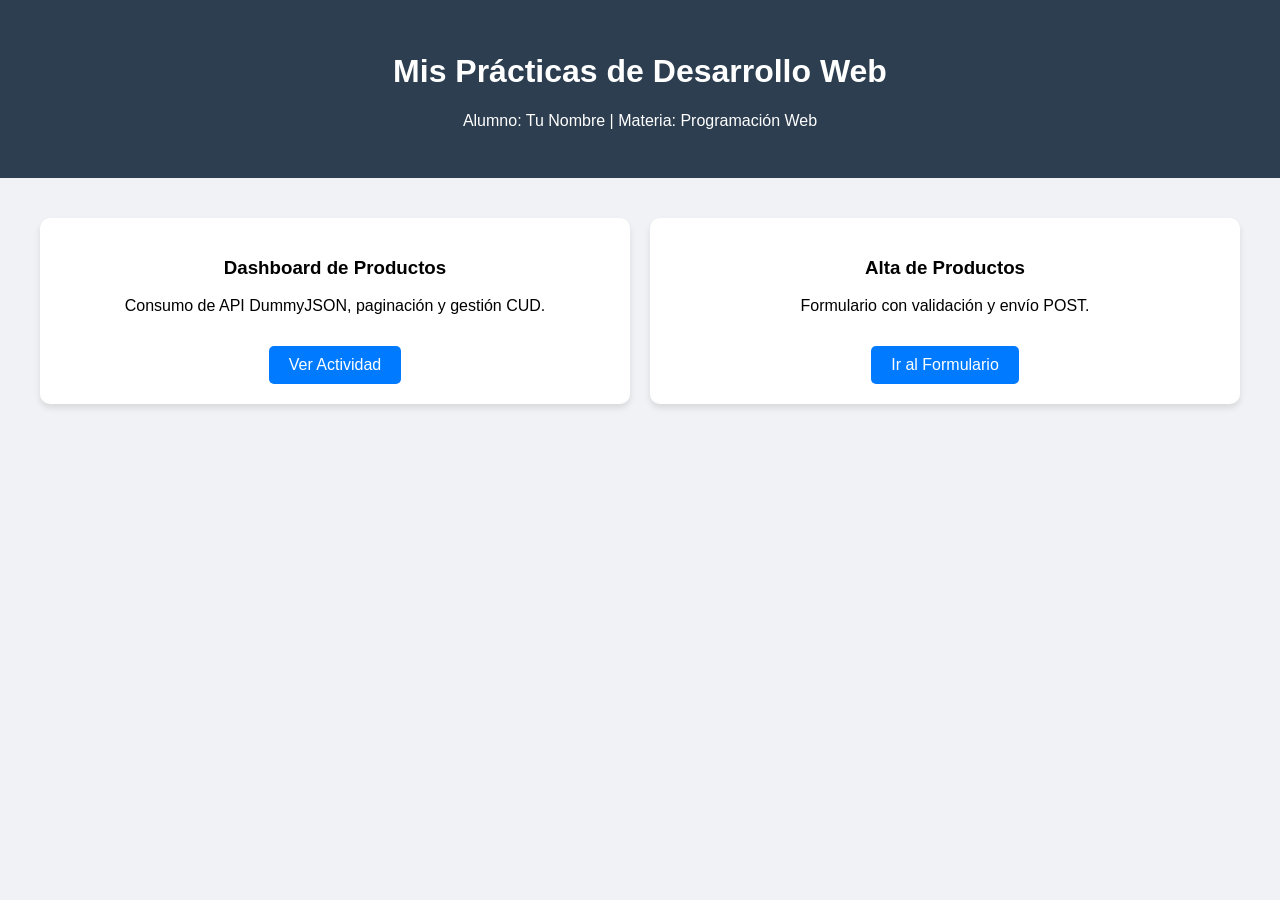
==== index.html @ 45b54716 "index maestro" ====
<!DOCTYPE html>
<html lang="es">
<head>
    <meta charset="UTF-8">
    <meta name="viewport" content="width=device-width, initial-scale=1.0">
    <title>Mi Portafolio de Prácticas</title>
    <link rel="stylesheet" href="styles.css">
</head>
<body>
    <header>
        <h1>Mis Prácticas de Desarrollo Web</h1>
        <p>Alumno: Tu Nombre | Materia: Programación Web</p>
    </header>

    <main class="grid-practicas">
        <div class="card">
            <h3>Dashboard de Productos</h3>
            <p>Consumo de API DummyJSON, paginación y gestión CUD.</p>
            <a href="Practica_1_Dashboard/index.html" class="btn">Ver Actividad</a>
        </div>

        <div class="card">
            <h3>Alta de Productos</h3>
            <p>Formulario con validación y envío POST.</p>
            <a href="Practica_1_Dashboard/add.html" class="btn">Ir al Formulario</a>
        </div>
        
        </main>
</body>
</html>
---- styles.css ----
body {
    font-family: Arial, sans-serif;
    background-color: #f0f2f5;
    text-align: center;
    margin: 0;
}

header {
    background-color: #2c3e50;
    color: white;
    padding: 2rem;
}

.grid-practicas {
    display: grid;
    grid-template-columns: repeat(auto-fit, minmax(250px, 1fr));
    gap: 20px;
    padding: 40px;
    max-width: 1200px;
    margin: 0 auto;
}

.card {
    background: white;
    padding: 20px;
    border-radius: 10px;
    box-shadow: 0 4px 6px rgba(0,0,0,0.1);
    transition: 0.3s;
}

.card:hover { transform: translateY(-5px); }

.btn {
    display: inline-block;
    margin-top: 15px;
    padding: 10px 20px;
    background-color: #007bff;
    color: white;
    text-decoration: none;
    border-radius: 5px;
}
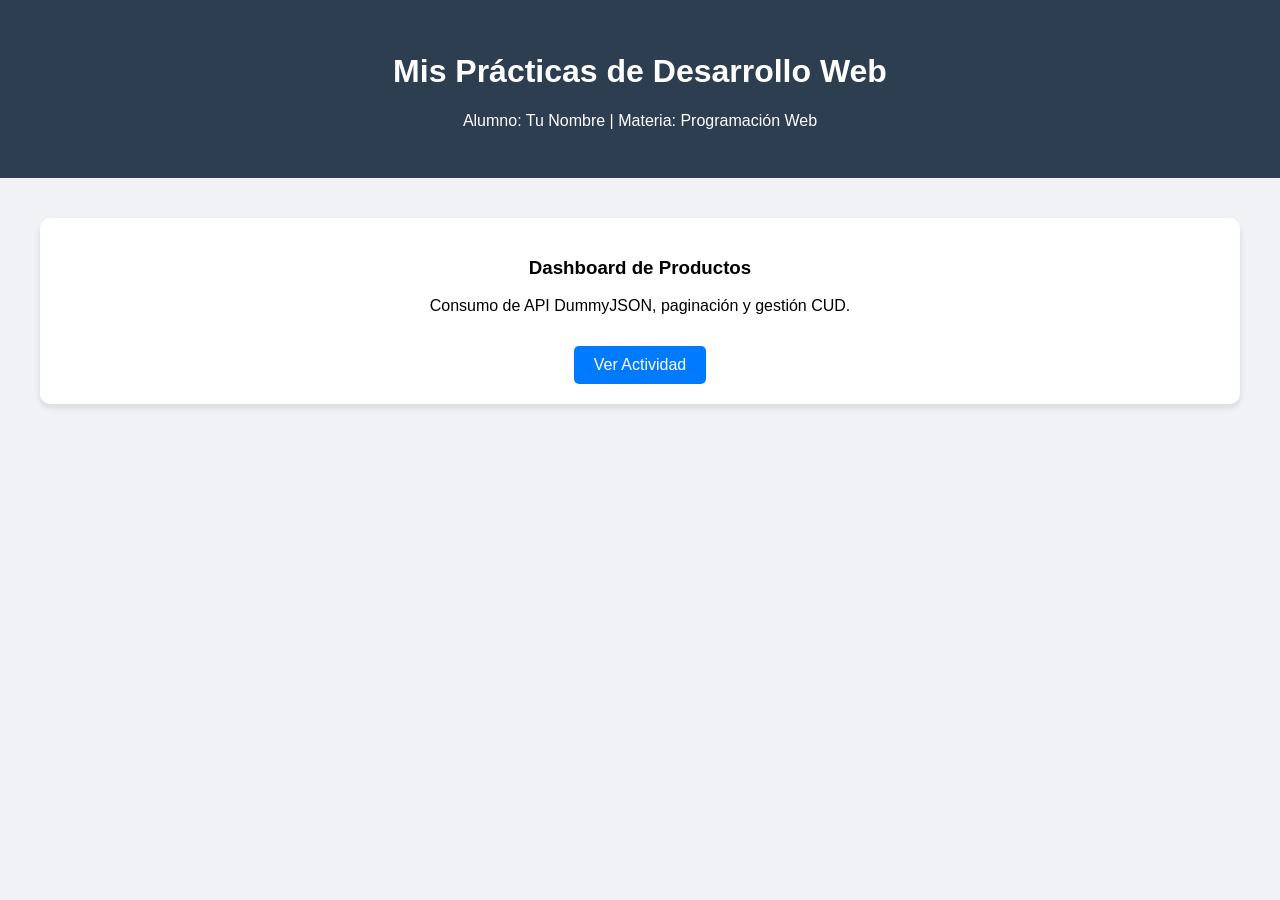
==== commit 749f36ee: "implementacion de las practicas existentes para su visualizacion" ====
--- a/index.html
+++ b/index.html
@@ -16,15 +16,13 @@
         <div class="card">
             <h3>Dashboard de Productos</h3>
             <p>Consumo de API DummyJSON, paginación y gestión CUD.</p>
-            <a href="Practica_1_Dashboard/index.html" class="btn">Ver Actividad</a>
+            <a href="https://Desarrolllo-web-orientado-a-servicios.github.io/Practica%20con%20DummyJson/index.html" class="btn">Ver Actividad</a>
         </div>
 
-        <div class="card">
-            <h3>Alta de Productos</h3>
-            <p>Formulario con validación y envío POST.</p>
-            <a href="Practica_1_Dashboard/add.html" class="btn">Ir al Formulario</a>
-        </div>
         
         </main>
 </body>
+<footer>
+
+</footer>
 </html>
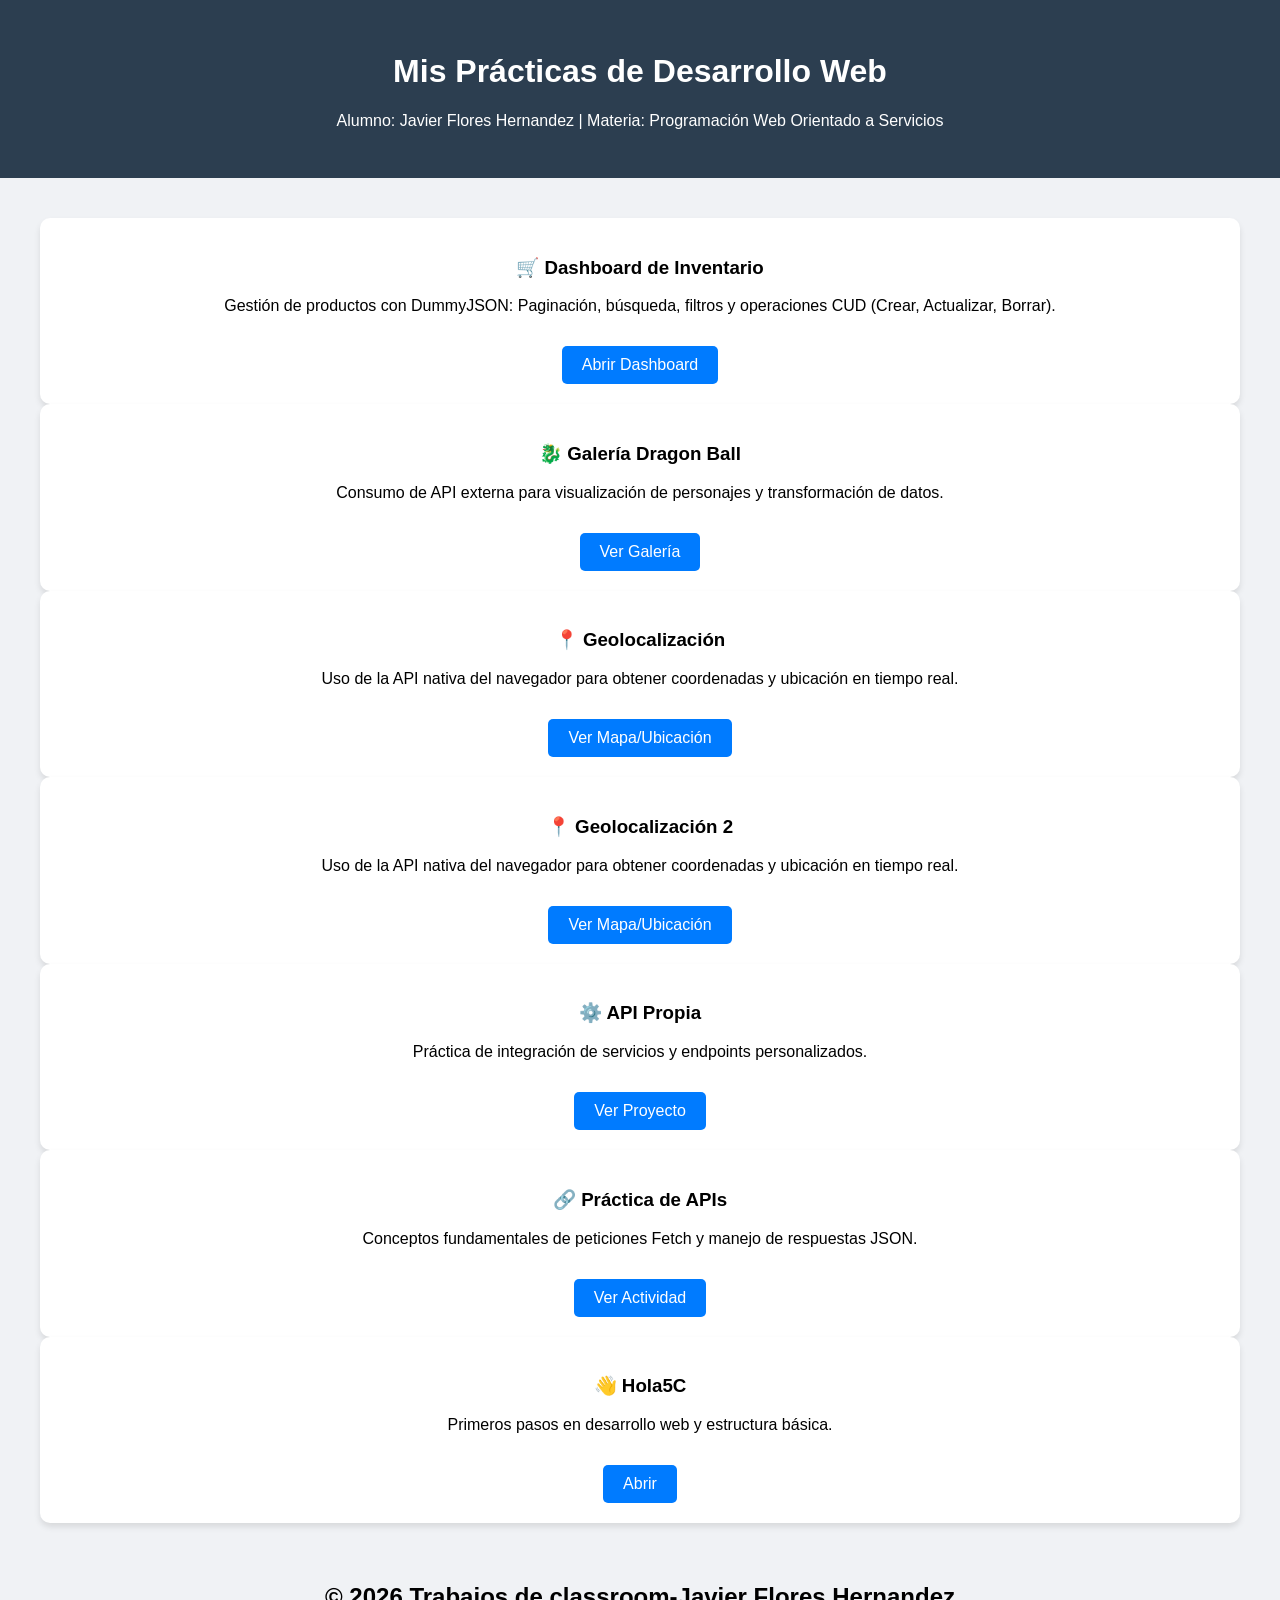
==== commit 412783a4: "Footer" ====
--- a/index.html
+++ b/index.html
@@ -9,20 +9,56 @@
 <body>
     <header>
         <h1>Mis Prácticas de Desarrollo Web</h1>
-        <p>Alumno: Tu Nombre | Materia: Programación Web</p>
+        <p>Alumno: Javier Flores Hernandez | Materia: Programación Web Orientado a Servicios</p>
     </header>
 
     <main class="grid-practicas">
-        <div class="card">
-            <h3>Dashboard de Productos</h3>
-            <p>Consumo de API DummyJSON, paginación y gestión CUD.</p>
-            <a href="https://Desarrolllo-web-orientado-a-servicios.github.io/Practica%20con%20DummyJson/index.html" class="btn">Ver Actividad</a>
-        </div>
+            <div class="container">
 
-        
+            <div class="card">
+                <h3>🛒 Dashboard de Inventario</h3>
+                <p>Gestión de productos con DummyJSON: Paginación, búsqueda, filtros y operaciones CUD (Crear, Actualizar, Borrar).</p>
+                <a href="Practica%20con%20DummyJson/index.html" class="btn">Abrir Dashboard</a>
+            </div>
+
+            <div class="card">
+                <h3>🐉 Galería Dragon Ball</h3>
+                <p>Consumo de API externa para visualización de personajes y transformación de datos.</p>
+                <a href="Galería%20de%20Personajes%20con%20Dragon%20Ball%20API/index.html" class="btn">Ver Galería</a>
+            </div>
+
+            <div class="card">
+                <h3>📍 Geolocalización</h3>
+                <p>Uso de la API nativa del navegador para obtener coordenadas y ubicación en tiempo real.</p>
+                <a href="Geolocalizacion/index.html" class="btn">Ver Mapa/Ubicación</a>
+            </div>
+
+            <div class="card">
+                <h3>📍 Geolocalización 2</h3>
+                <p>Uso de la API nativa del navegador para obtener coordenadas y ubicación en tiempo real.</p>
+                <a href="Geolocalizacion/index.html" class="btn">Ver Mapa/Ubicación</a>
+            </div>
+
+            <div class="card">
+                <h3>⚙️ API Propia</h3>
+                <p>Práctica de integración de servicios y endpoints personalizados.</p>
+                <a href="Integracion%20de%20API%20propia/index.html" class="btn">Ver Proyecto</a>
+            </div>
+
+            <div class="card">
+                <h3>🔗 Práctica de APIs</h3>
+                <p>Conceptos fundamentales de peticiones Fetch y manejo de respuestas JSON.</p>
+                <a href="Practica%20de%20APIs/index.html" class="btn">Ver Actividad</a>
+            </div>
+
+            <div class="card">
+                <h3>👋 Hola5C</h3>
+                <p>Primeros pasos en desarrollo web y estructura básica.</p>
+                <a href="Hola5C/index.html" class="btn">Abrir</a>
+            </div>
         </main>
 </body>
 <footer>
-
+    <h2>© 2026 Trabajos de classroom-Javier Flores Hernandez</h2>
 </footer>
 </html>
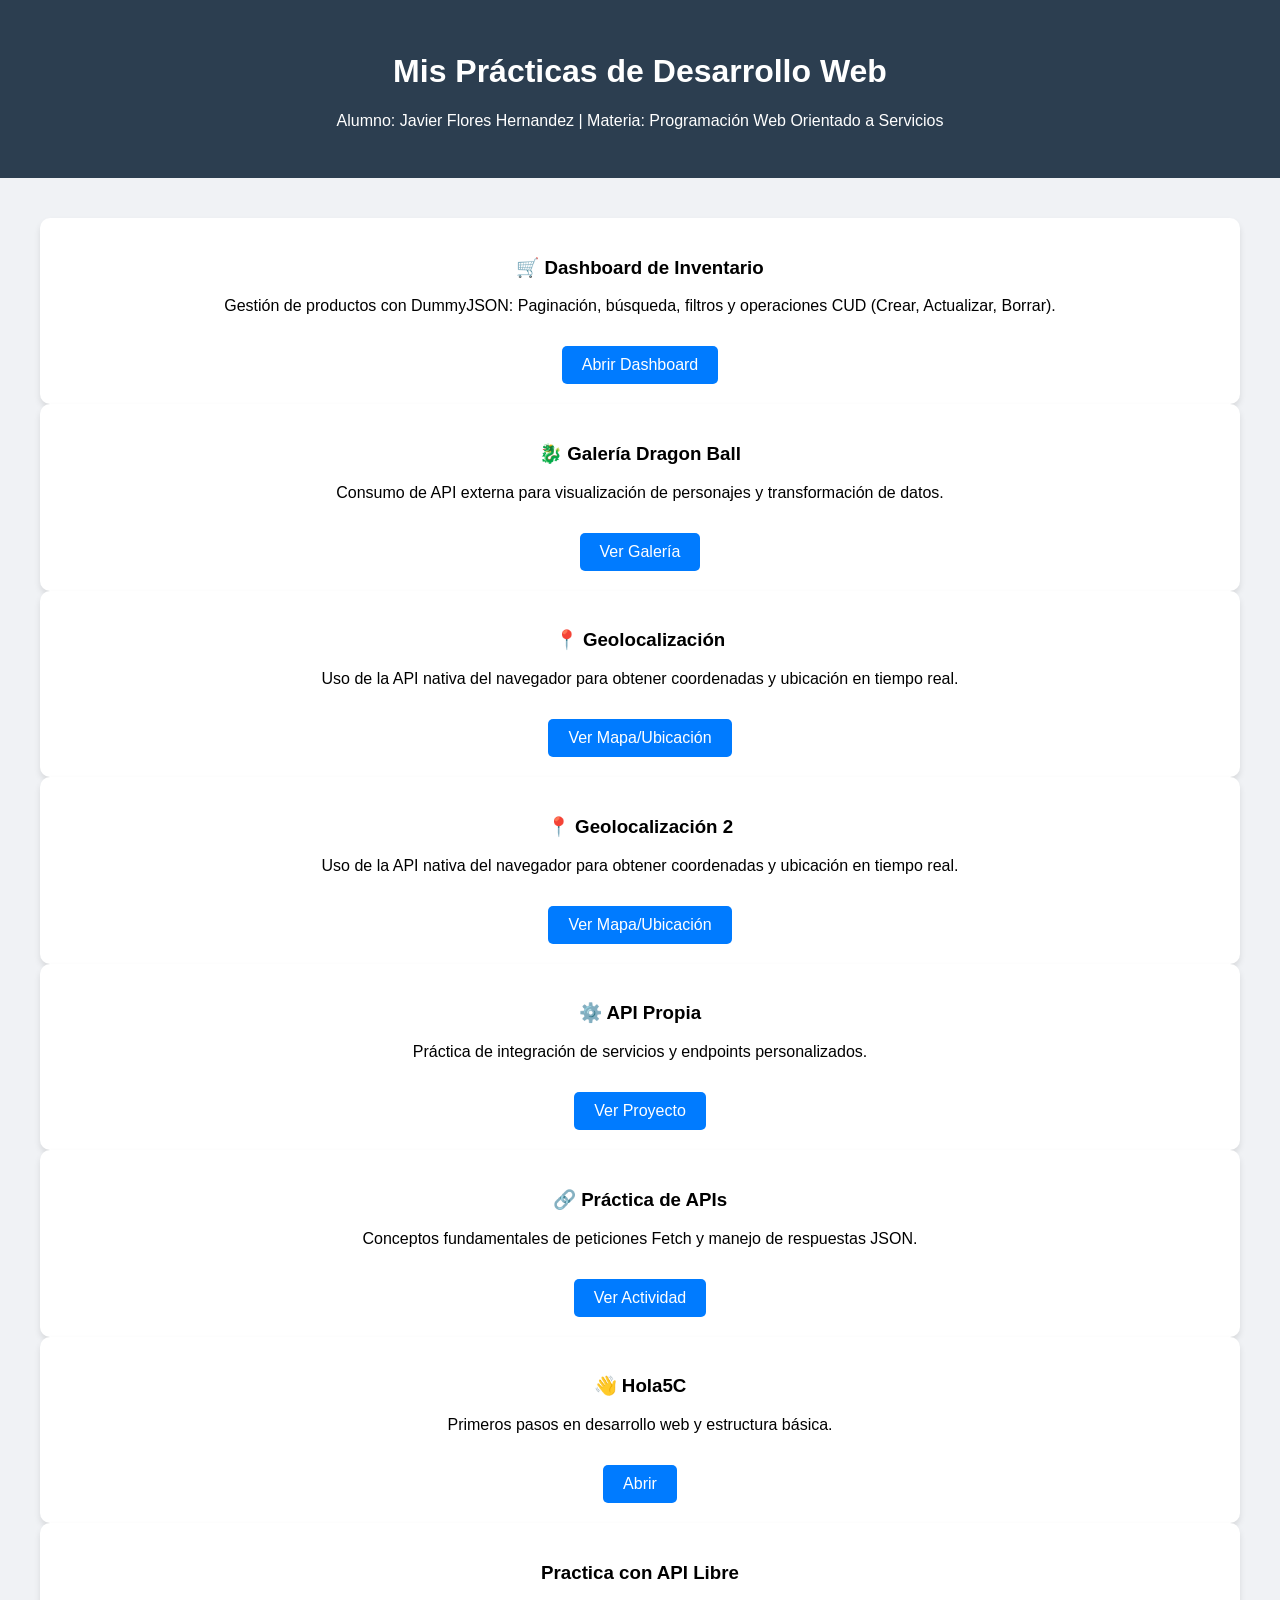
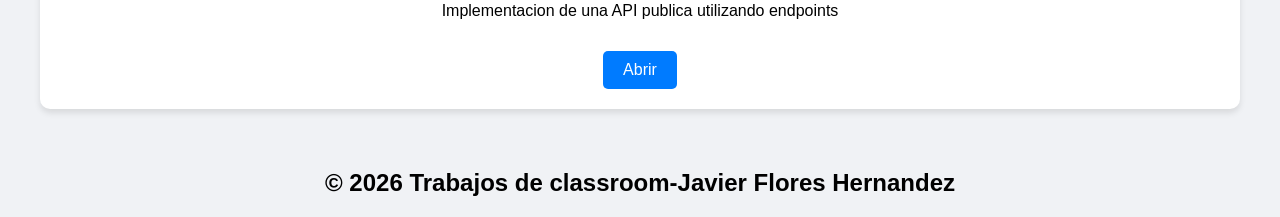
==== commit a14ca2ec: "Practica de API publica" ====
--- a/index.html
+++ b/index.html
@@ -36,7 +36,7 @@
             <div class="card">
                 <h3>📍 Geolocalización 2</h3>
                 <p>Uso de la API nativa del navegador para obtener coordenadas y ubicación en tiempo real.</p>
-                <a href="Geolocalizacion/index.html" class="btn">Ver Mapa/Ubicación</a>
+                <a href="Geolocalizacion/Geolocalizacion%202/index.html" class="btn">Ver Mapa/Ubicación</a>
             </div>
 
             <div class="card">
@@ -56,6 +56,11 @@
                 <p>Primeros pasos en desarrollo web y estructura básica.</p>
                 <a href="Hola5C/index.html" class="btn">Abrir</a>
             </div>
+                        <div class="card">
+                <h3>Practica con API Libre</h3>
+                <p>Implementacion de una API publica utilizando endpoints</p>
+                <a href="Practica_API_Libre/index.html" class="btn">Abrir</a>
+            </div>
         </main>
 </body>
 <footer>
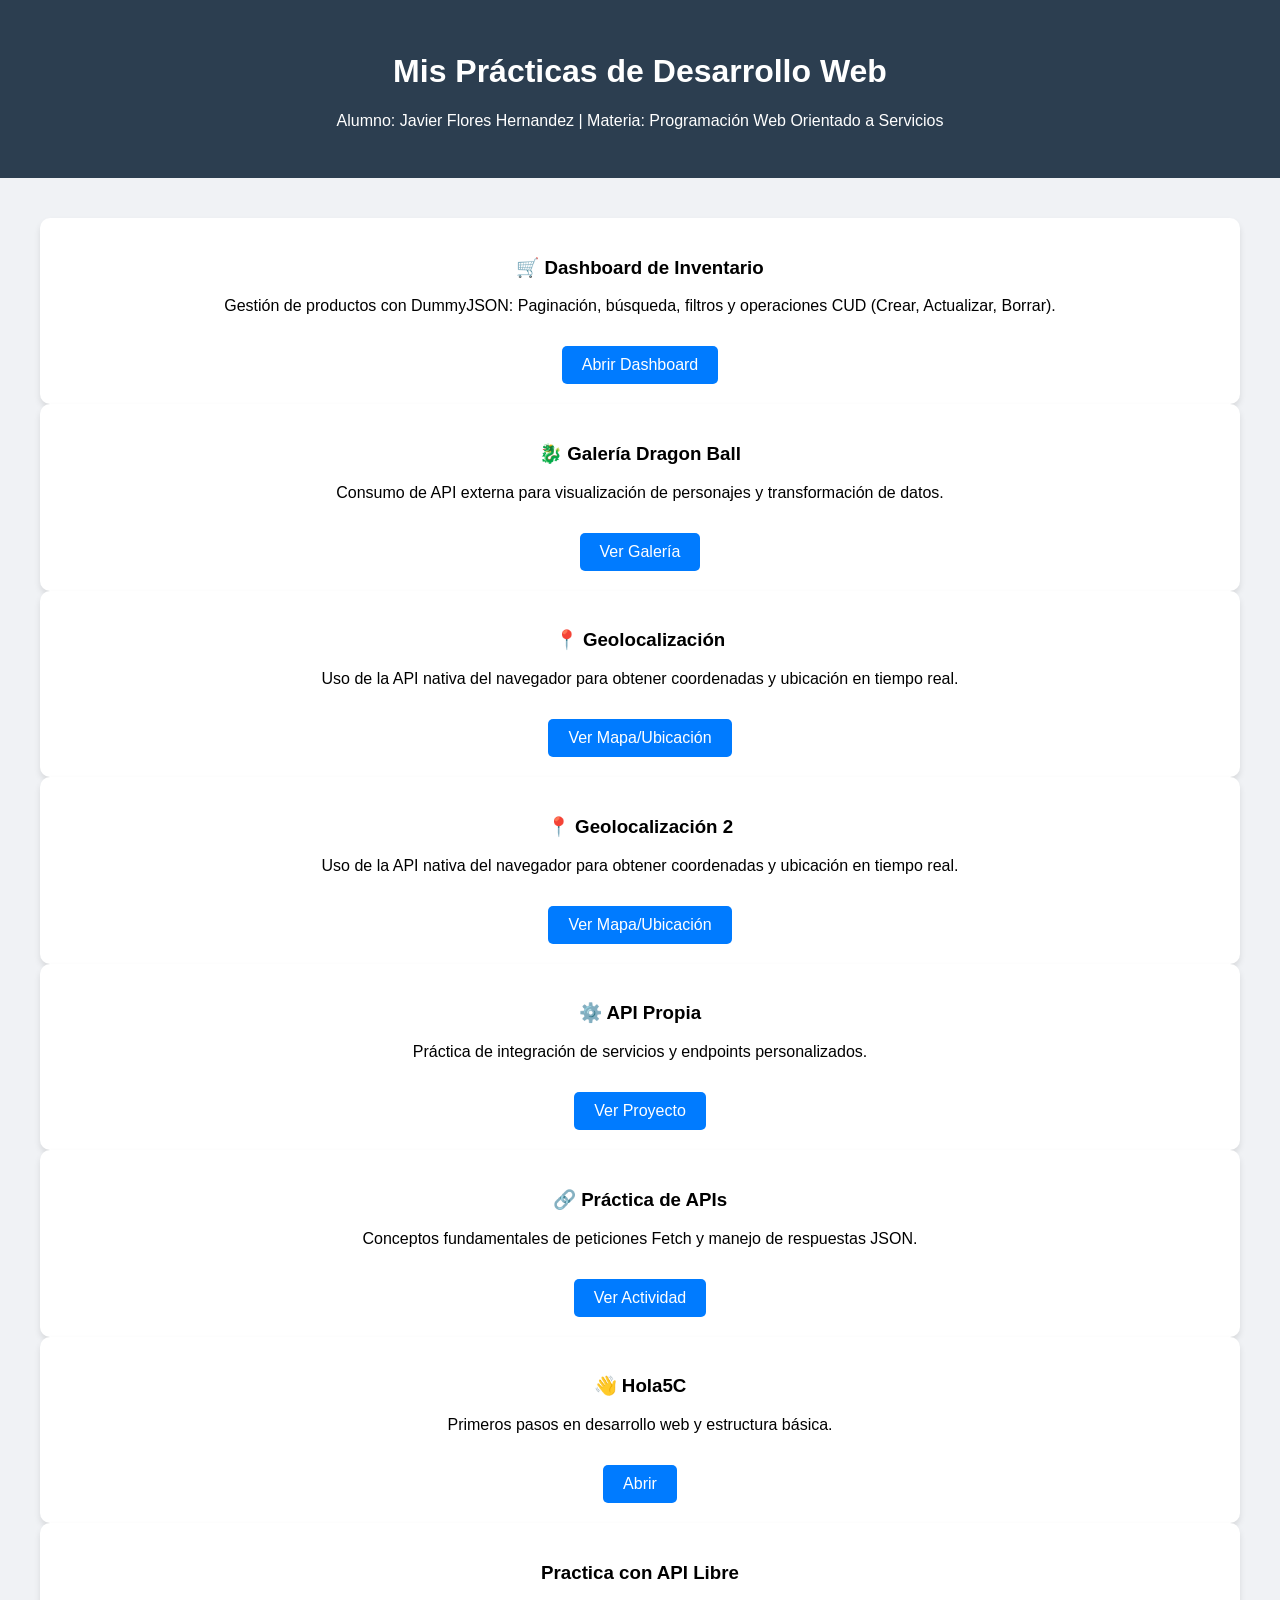
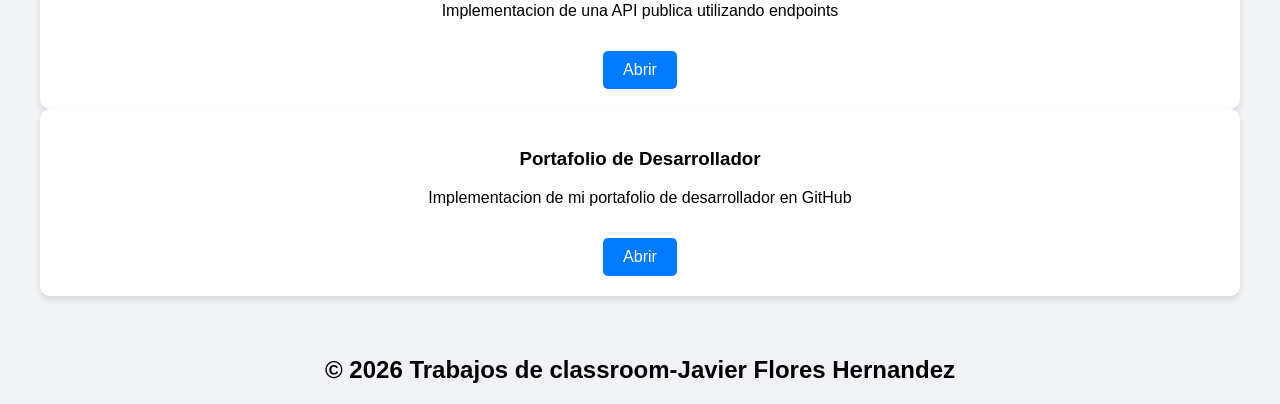
==== commit 8c7eae97: "redireccion" ====
--- a/index.html
+++ b/index.html
@@ -56,10 +56,17 @@
                 <p>Primeros pasos en desarrollo web y estructura básica.</p>
                 <a href="Hola5C/index.html" class="btn">Abrir</a>
             </div>
-                        <div class="card">
+
+            <div class="card">
                 <h3>Practica con API Libre</h3>
                 <p>Implementacion de una API publica utilizando endpoints</p>
                 <a href="Practica_API_Libre/index.html" class="btn">Abrir</a>
+            </div>
+
+            <div class="card">
+                <h3>Portafolio de Desarrollador</h3>
+                <p>Implementacion de mi portafolio de desarrollador en GitHub</p>
+                <a href="Portafolio de Desarrollador/index.html" class="btn">Abrir</a>
             </div>
         </main>
 </body>
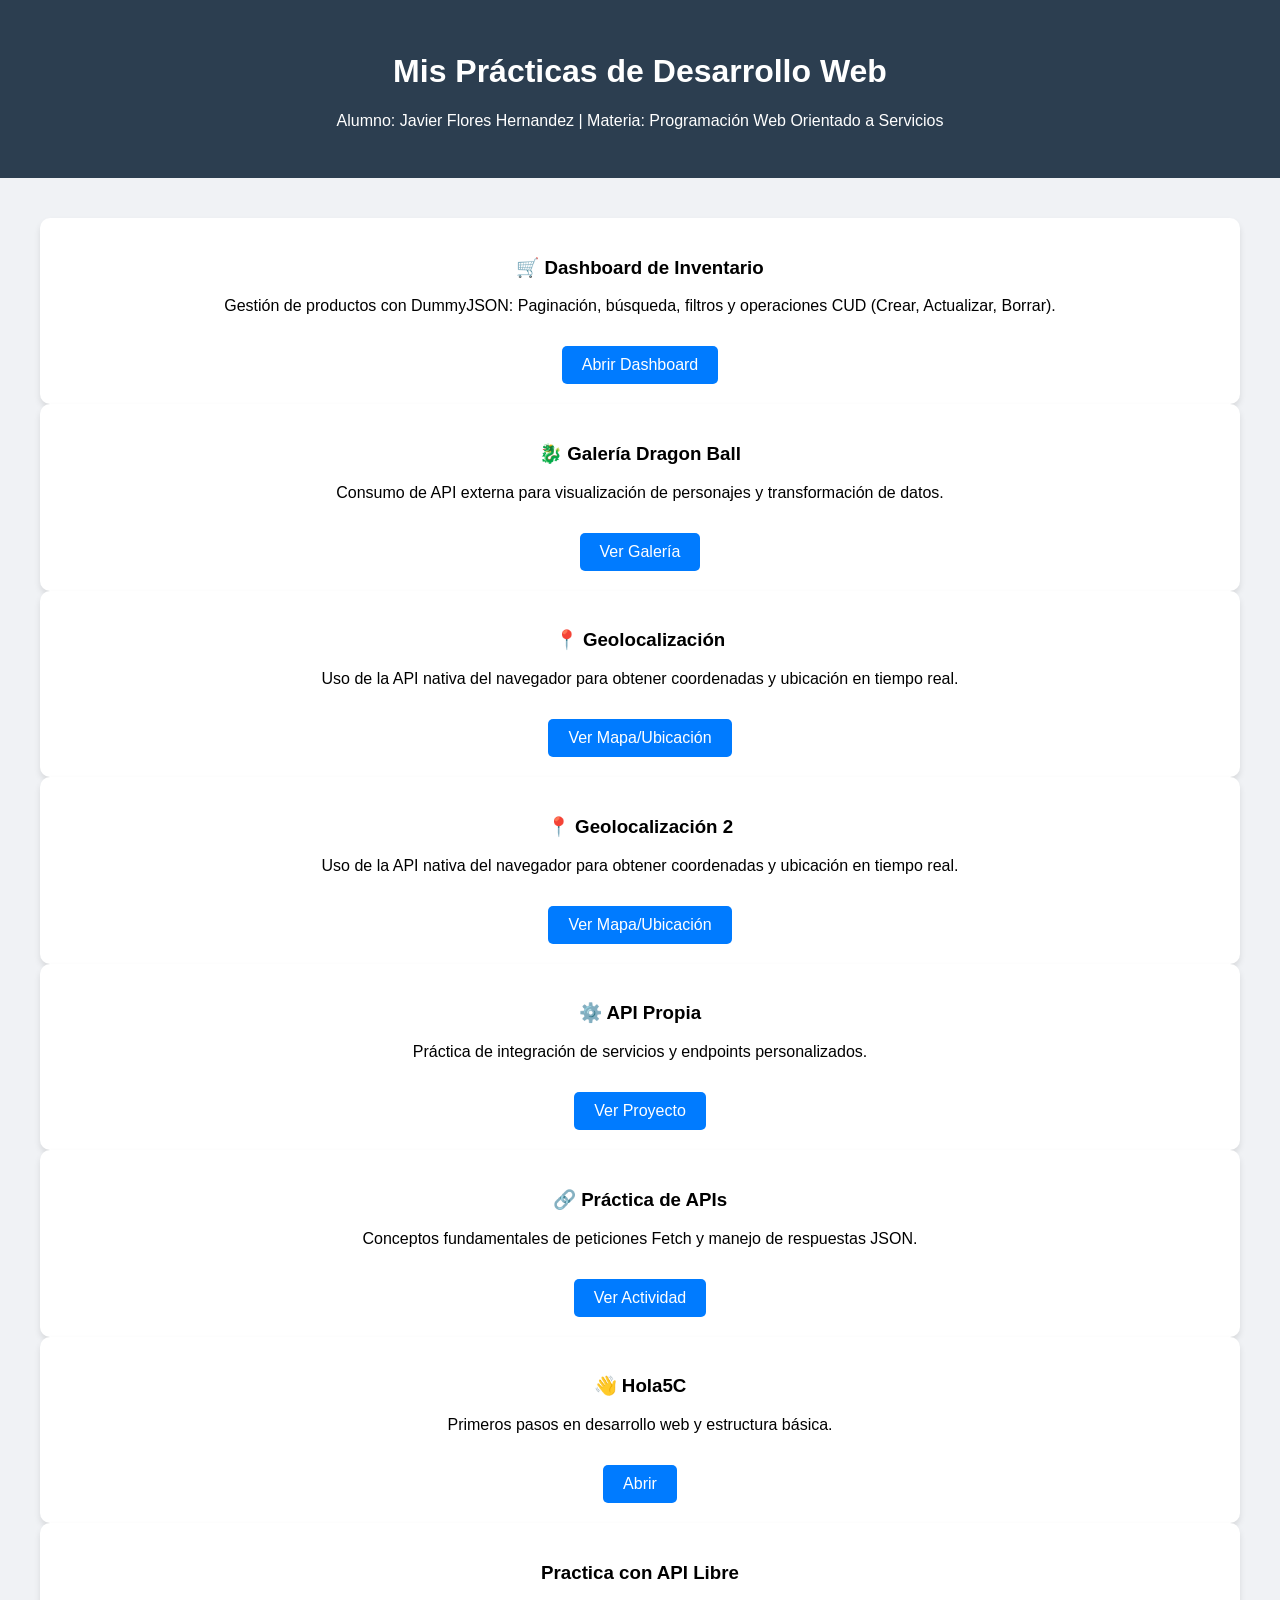
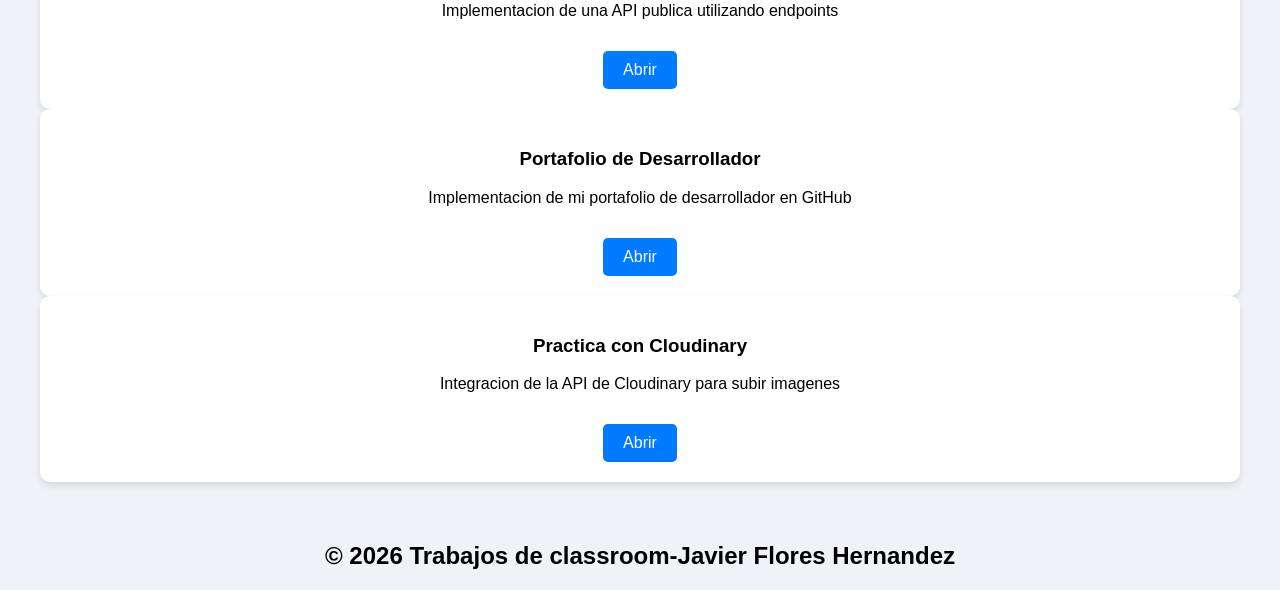
==== commit e72cfffe: "Redireccionamineto" ====
--- a/index.html
+++ b/index.html
@@ -68,6 +68,12 @@
                 <p>Implementacion de mi portafolio de desarrollador en GitHub</p>
                 <a href="Portafolio de Desarrollador/index.html" class="btn">Abrir</a>
             </div>
+
+            <div class="card">
+                <h3>Practica con Cloudinary</h3>
+                <p>Integracion de la API de Cloudinary para subir imagenes</p>
+                <a href="Cloudinary/index.html" class="btn">Abrir</a>
+            </div>
         </main>
 </body>
 <footer>
